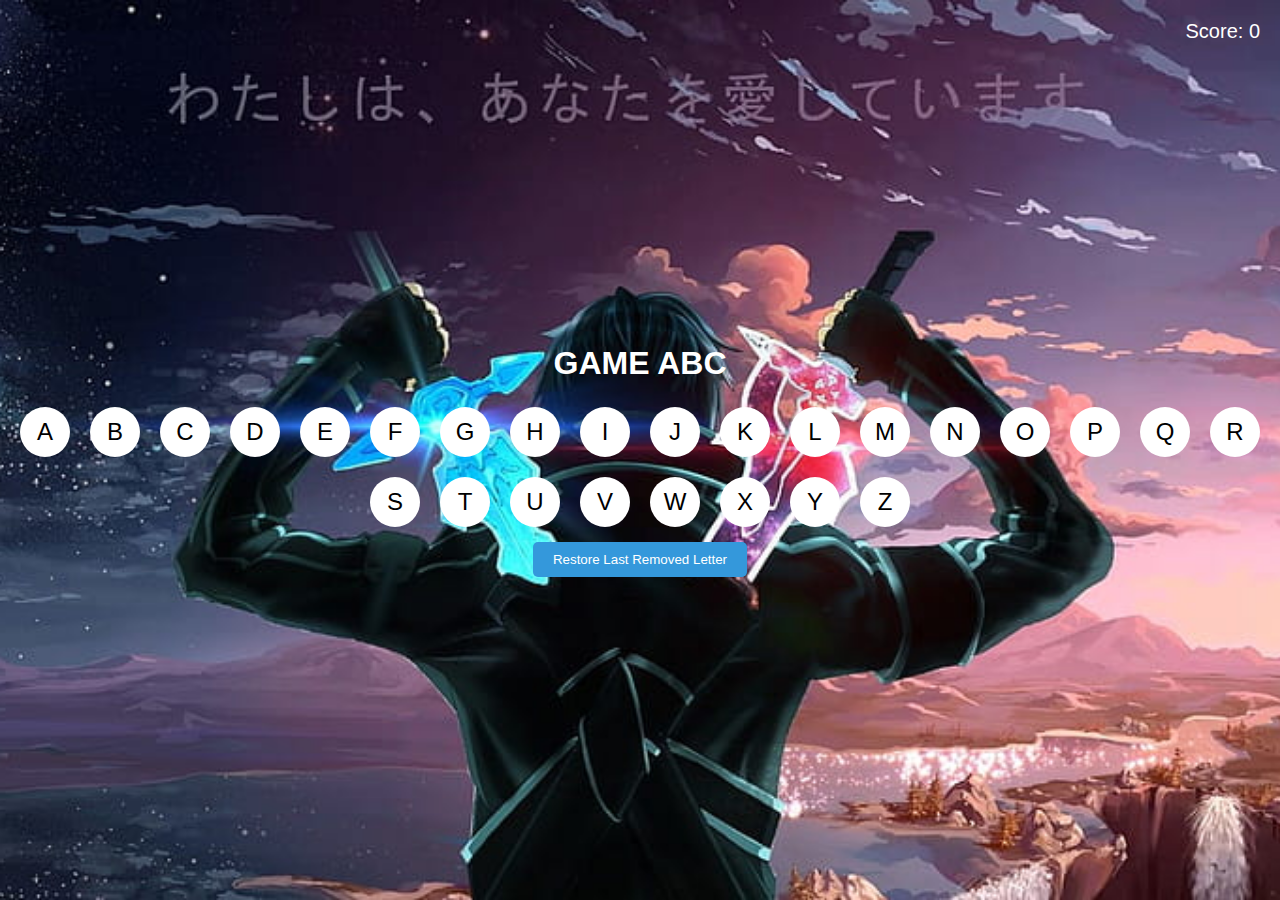
==== index.html @ acfe4e29 "Update and rename Index.html to index.html" ====
<!DOCTYPE html>
<html lang="en">
<head>
  <meta charset="UTF-8">
  <meta name="viewport" content="width=device-width, initial-scale=1.0">
  <title>ABC Game</title>
  <link rel="stylesheet" href="styles.css">
</head>
<body>
  <div class="container">
    <h1 class="game-title">GAME ABC</h1>
    <div class="letter-container">
      <!-- Letter tiles will be added here -->
    </div>
    <div class="score">Score: <span id="score-value">0</span></div>
    <button id="restore-button">Restore Last Removed Letter</button>
  </div>
  <script src="script.js"></script>
</body>
</html>
---- styles.css ----
/* styles.css */
body {
  margin: 0;
  font-family: Arial, sans-serif;
}

.container {
  position: relative;
  display: flex;
  flex-direction: column;
  align-items: center;
  justify-content: center;
  min-height: 100vh;
  background: url("SAO.jpg") no-repeat center/cover;
}

.game-title {
  font-size: 32px;
  color: #fff;
  margin-bottom: 20px;
}

.letter-container {
  display: flex;
  flex-wrap: wrap;
  gap: 10px;
  justify-content: center;
  align-items: center;
}

.letter-tile {
  width: 50px;
  height: 50px;
  background-color: #fff;
  color: #000;
  display: flex;
  justify-content: center;
  align-items: center;
  font-size: 24px;
  cursor: pointer;
  border-radius: 50%;
  margin: 5px;
}

.score {
  position: absolute;
  top: 20px;
  right: 20px;
  color: #fff;
  font-size: 20px;
}

#restore-button {
  background-color: #3498db;
  color: #fff;
  border: none;
  padding: 10px 20px;
  margin-top: 10px;
  cursor: pointer;
  border-radius: 5px;
}
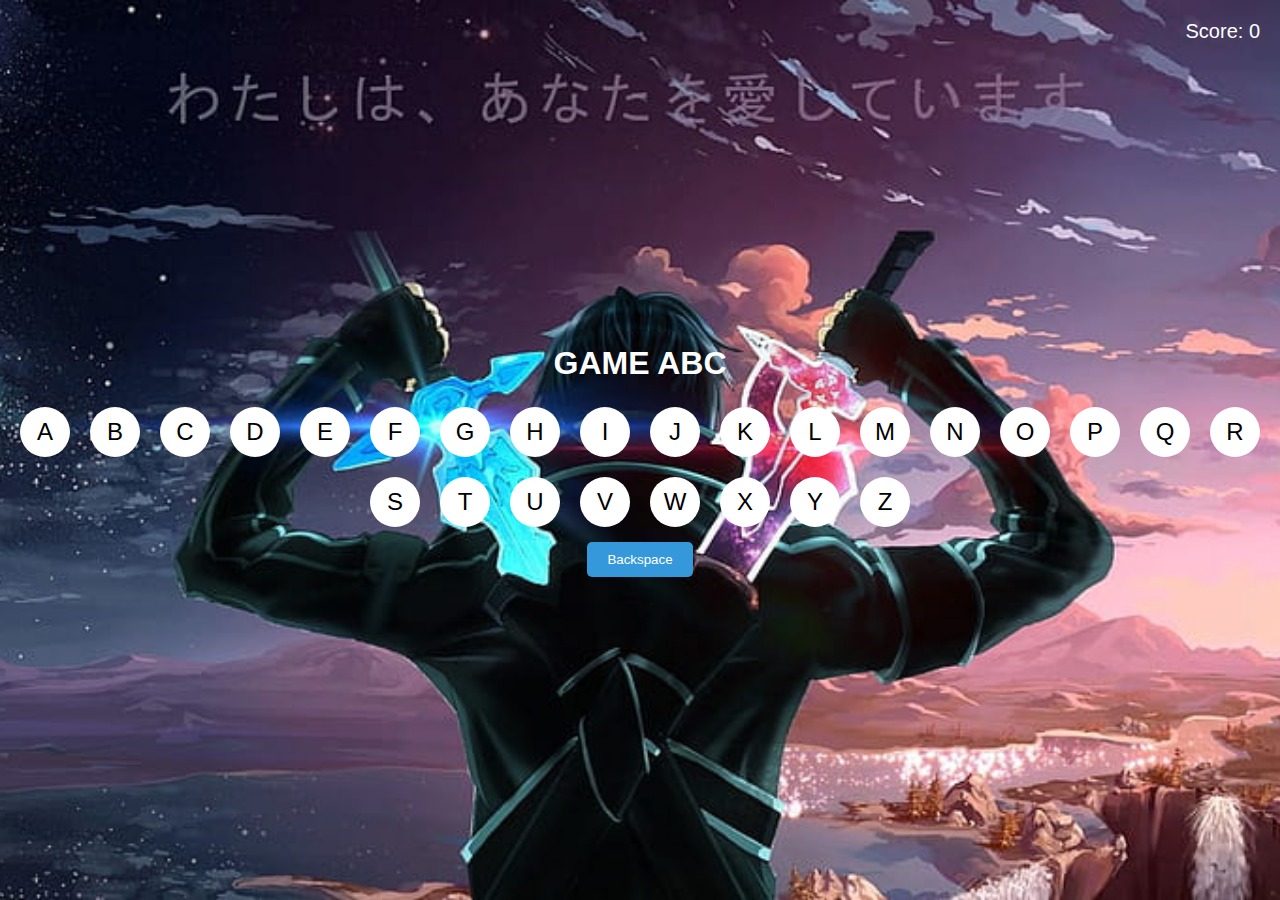
==== commit 5dafd956: "Update index.html" ====
--- a/index.html
+++ b/index.html
@@ -13,7 +13,7 @@
       <!-- Letter tiles will be added here -->
     </div>
     <div class="score">Score: <span id="score-value">0</span></div>
-    <button id="restore-button">Restore Last Removed Letter</button>
+    <button id="restore-button">Backspace</button>
   </div>
   <script src="script.js"></script>
 </body>
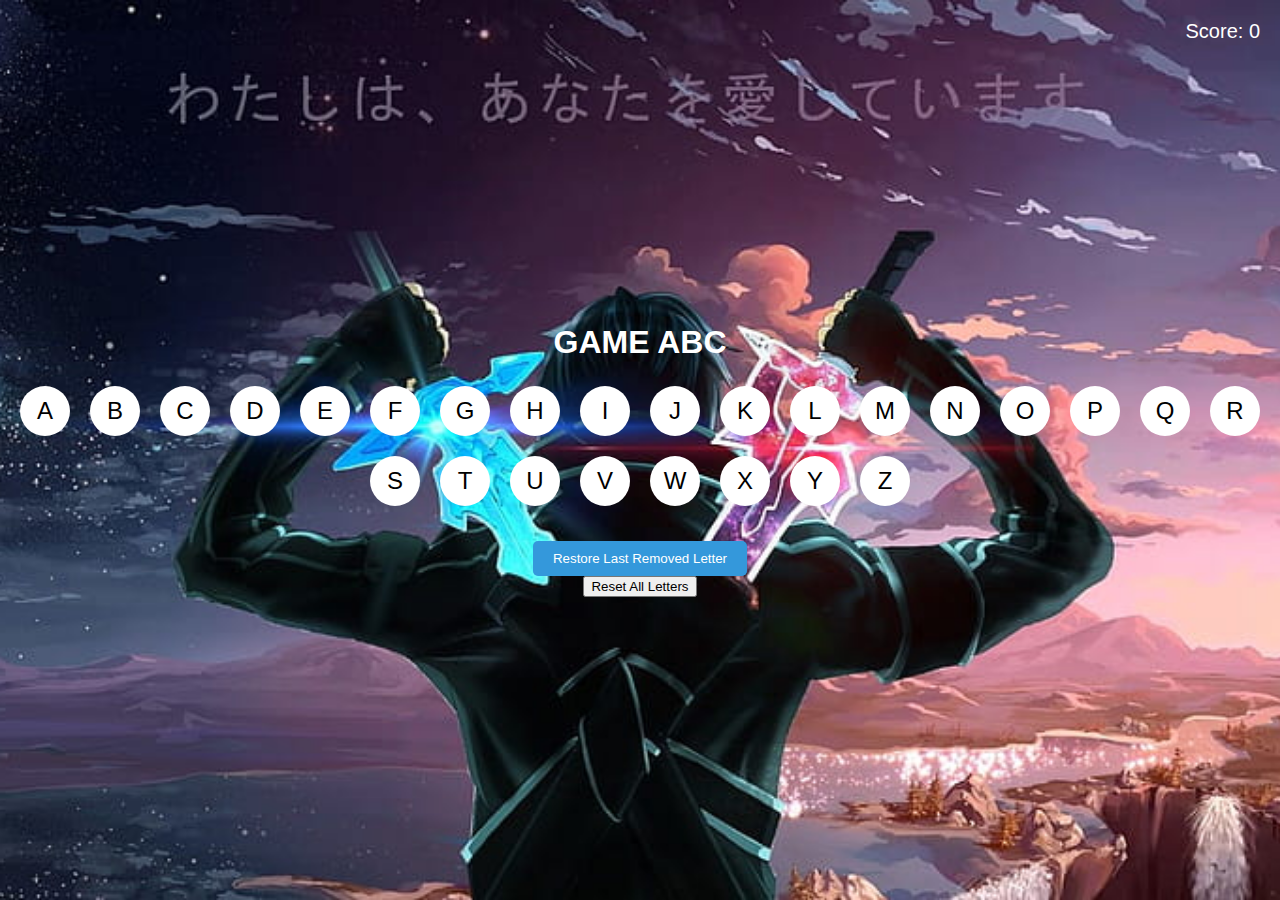
==== commit a82fb8f9: "Update index.html" ====
--- a/index.html
+++ b/index.html
@@ -13,7 +13,8 @@
       <!-- Letter tiles will be added here -->
     </div>
     <div class="score">Score: <span id="score-value">0</span></div>
-    <button id="restore-button">Backspace</button>
+    <button id="restore-button">Restore Last Removed Letter</button>
+    <button id="reset-button">Reset All Letters</button>
   </div>
   <script src="script.js"></script>
 </body>
--- a/styles.css
+++ b/styles.css
@@ -55,7 +55,7 @@
   color: #fff;
   border: none;
   padding: 10px 20px;
-  margin-top: 10px;
+  margin-top: 30px;
   cursor: pointer;
   border-radius: 5px;
 }
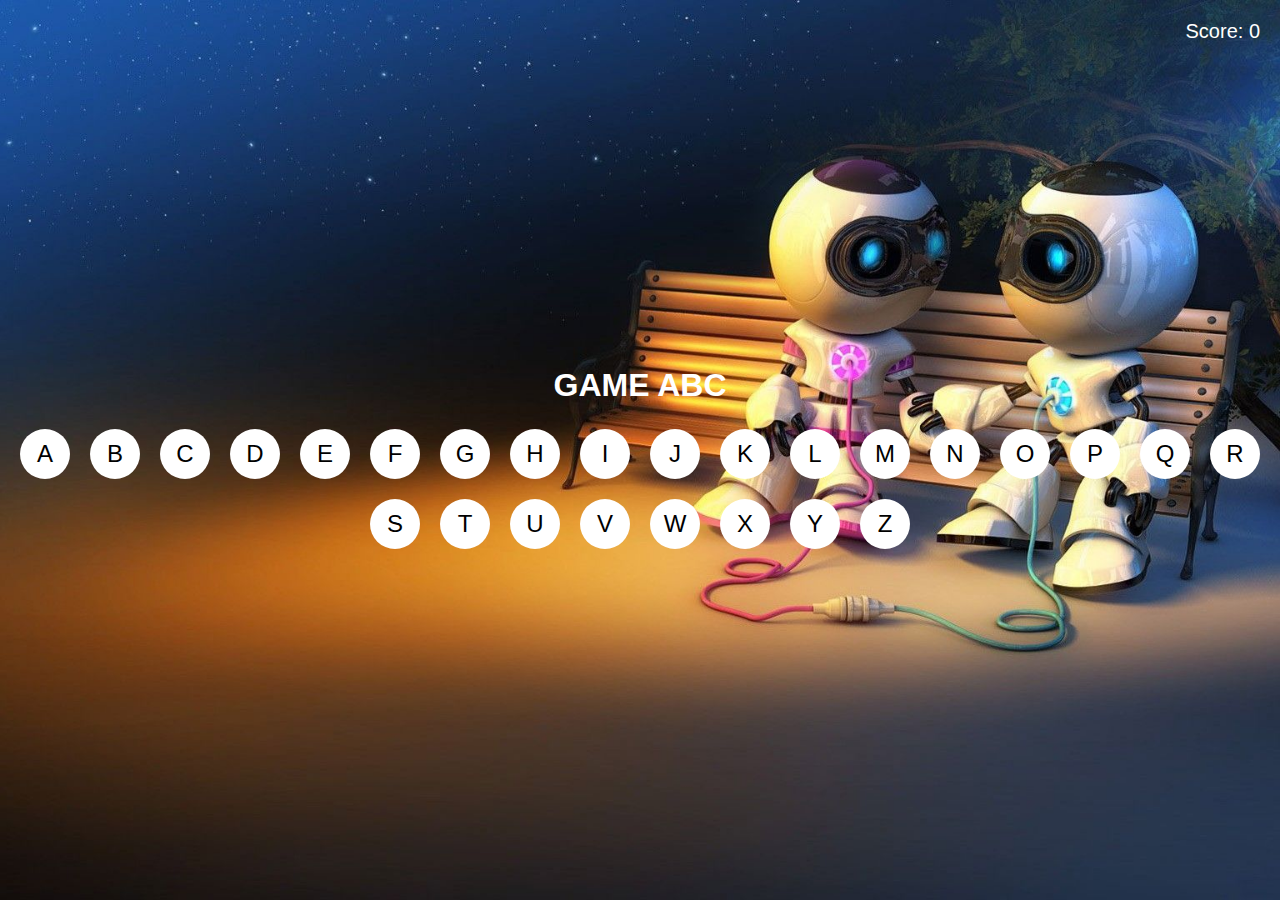
==== commit 1b98ef63: "Update index.html" ====
--- a/index.html
+++ b/index.html
@@ -13,8 +13,6 @@
       <!-- Letter tiles will be added here -->
     </div>
     <div class="score">Score: <span id="score-value">0</span></div>
-    <button id="restore-button">Restore Last Removed Letter</button>
-    <button id="reset-button">Reset All Letters</button>
   </div>
   <script src="script.js"></script>
 </body>
--- a/styles.css
+++ b/styles.css
@@ -50,12 +50,12 @@
   font-size: 20px;
 }
 
-#restore-button {
+#restore-button, #reset-button {
   background-color: #3498db;
   color: #fff;
   border: none;
   padding: 10px 20px;
-  margin-top: 30px;
+  margin-top: 10px;
   cursor: pointer;
   border-radius: 5px;
 }
